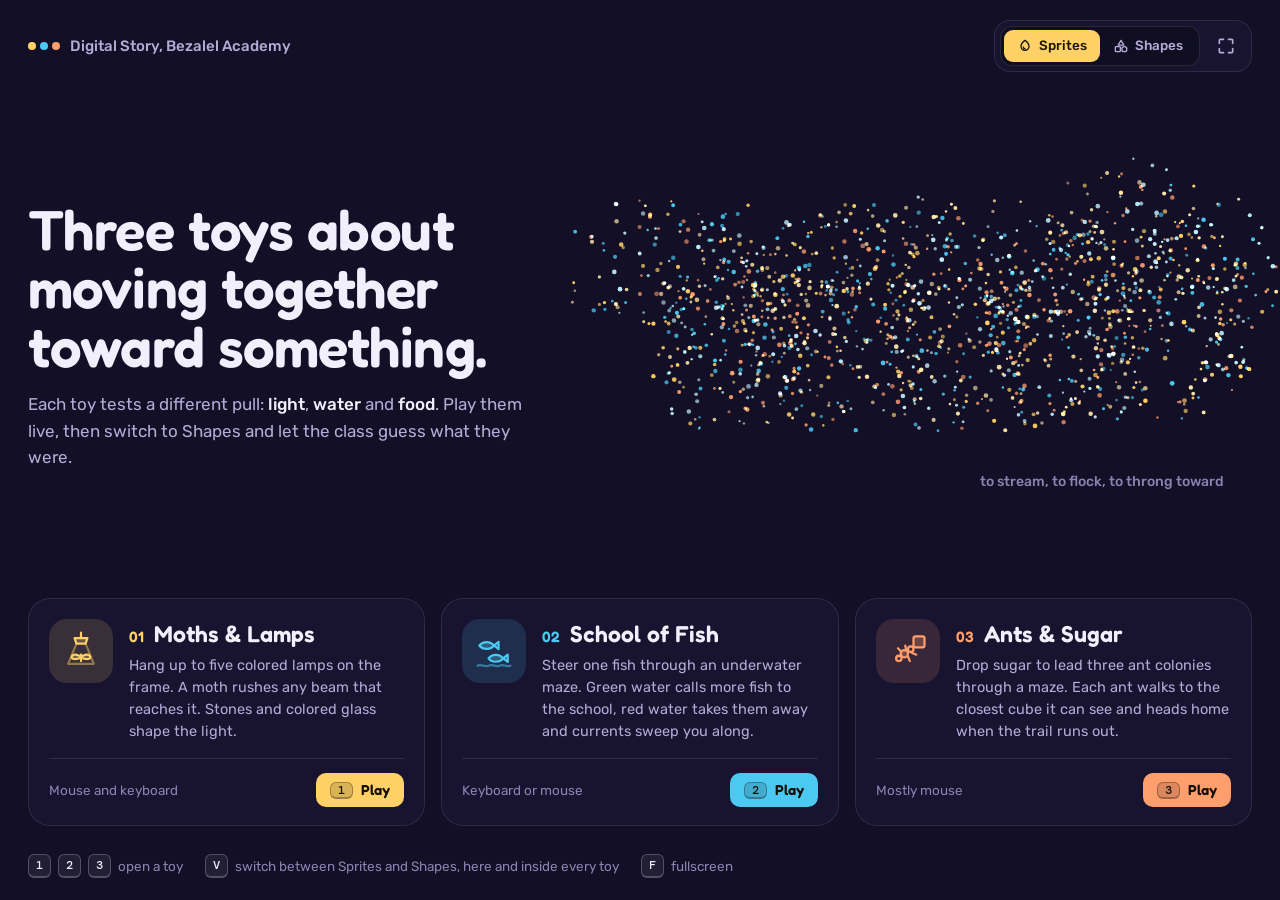
==== lanhor/index.html @ 63e0e6fe "Add לנהור toy prototypes (work in progress) Launcher, shared shell (kit.js/kit.css), Beam and Flow t" ====
<!doctype html>
<html lang="en">
<head>
<meta charset="utf-8">
<meta name="viewport" content="width=device-width, initial-scale=1, viewport-fit=cover">
<title>לנהור Toys</title>
<meta name="claude:viewport-fit-sides" content="cover">
<link rel="preconnect" href="https://fonts.googleapis.com">
<link rel="preconnect" href="https://fonts.gstatic.com" crossorigin>
<link rel="stylesheet" href="https://fonts.googleapis.com/css2?family=DM+Mono:wght@500&family=Fredoka:wght@500;600;700&family=Rubik:wght@400;500;600&display=swap">
<style>
/* Launcher layout: full-window particle field behind a two-column hero (copy left, the word לנהור right,
   drawn by the particles) and a row of three toy doors. One committed dark look shared with the toys. */
:root {
  color-scheme: dark;
  --ink-0: #120f26;
  --ink-1: rgba(27, 23, 52, 0.72);
  --ink-2: rgba(44, 38, 82, 0.78);
  --line: rgba(226, 231, 255, 0.11);
  --line-strong: rgba(226, 231, 255, 0.24);
  --fg: #f1effb;
  --fg-dim: #b3acd6;
  --fg-faint: #8a82b0;
  --beam: #ffd166;
  --flow: #4cc9f0;
  --trail: #ff9f6e;
  --accent: #ffd166;
  --font-display: 'Fredoka', 'Rubik', system-ui, -apple-system, 'Segoe UI', Arial, sans-serif;
  --font-ui: 'Rubik', system-ui, -apple-system, 'Segoe UI', Arial, sans-serif;
  --font-mono: 'DM Mono', ui-monospace, SFMono-Regular, Menlo, Consolas, monospace;
}
body.view-abstract { --beam: #ffd60a; --flow: #0a84ff; --trail: #ff3b30; }
html, body { height: 100%; }
body {
  margin: 0;
  background: var(--ink-0);
  color: var(--fg);
  font: 400 16px/1.55 var(--font-ui);
  -webkit-font-smoothing: antialiased;
}
#field { position: fixed; inset: 0; width: 100%; height: 100%; display: block; z-index: 0; }
.page {
  position: relative;
  z-index: 1;
  min-height: 100%;
  box-sizing: border-box;
  display: grid;
  grid-template-rows: auto 1fr auto auto;
  gap: 28px;
  max-width: 1320px;
  margin: 0 auto;
  padding-block: calc(20px + env(safe-area-inset-top, 0px)) calc(22px + env(safe-area-inset-bottom, 0px));
  padding-left: max(28px, env(safe-area-inset-left, 0px));
  padding-right: max(28px, env(safe-area-inset-right, 0px));
}

/* top row */
.top { display: flex; align-items: center; justify-content: space-between; gap: 16px; }
.mark { display: flex; align-items: center; gap: 10px; font: 500 15px/1.2 var(--font-ui); color: var(--fg-dim); }
.mark-dots { display: flex; gap: 4px; }
.mark-dots i { width: 8px; height: 8px; border-radius: 50%; background: var(--beam); }
.mark-dots i:nth-child(2) { background: var(--flow); }
.mark-dots i:nth-child(3) { background: var(--trail); }
body.view-abstract .mark-dots i { border-radius: 1px; }
.controls { display: flex; align-items: center; gap: 6px; padding: 5px; border-radius: 16px; background: var(--ink-1); border: 1px solid var(--line); backdrop-filter: blur(12px); -webkit-backdrop-filter: blur(12px); }
.seg { position: relative; display: flex; padding: 3px; border-radius: 12px; background: rgba(0,0,0,0.28); border: 1px solid var(--line); }
.seg button {
  appearance: none; position: relative; z-index: 1; display: flex; align-items: center; gap: 6px;
  height: 32px; padding: 0 13px; border: 0; border-radius: 9px; background: transparent;
  color: var(--fg-dim); font: 500 13.5px/1 var(--font-ui); cursor: pointer; transition: color .2s;
}
.seg button svg { width: 16px; height: 16px; }
.seg button[aria-pressed="true"] { color: #1d1500; }
.seg-thumb { position: absolute; top: 3px; bottom: 3px; border-radius: 9px; background: var(--accent); transition: left .25s cubic-bezier(.3,1.4,.5,1), width .25s cubic-bezier(.3,1.4,.5,1); }
.iconbtn { appearance: none; display: grid; place-items: center; width: 40px; height: 40px; border-radius: 11px; border: 0; background: transparent; color: var(--fg-dim); cursor: pointer; }
.iconbtn:hover { background: rgba(255,255,255,0.07); color: var(--fg); }
.iconbtn svg { width: 20px; height: 20px; }

/* hero */
.hero { display: grid; grid-template-columns: minmax(0, 5fr) minmax(0, 7fr); align-items: center; gap: 32px; min-height: 320px; }
.copy { display: flex; flex-direction: column; gap: 16px; max-width: 34rem; }
.copy h1 {
  margin: 0;
  font: 600 clamp(34px, 4.4vw, 58px)/1.04 var(--font-display);
  letter-spacing: -0.01em;
  text-wrap: balance;
}
.copy p { margin: 0; font-size: 17px; color: var(--fg-dim); max-width: 46ch; }
.copy p b { color: var(--fg); font-weight: 500; }
.word-slot { position: relative; height: clamp(220px, 36vh, 400px); }
.word-slot .sr { position: absolute; width: 1px; height: 1px; overflow: hidden; clip: rect(0 0 0 0); }
.gloss { position: absolute; right: 4%; bottom: 2%; font: 500 14px/1.2 var(--font-ui); color: var(--fg-faint); }

/* toy doors */
.doors { display: grid; grid-template-columns: repeat(3, minmax(0, 1fr)); gap: 16px; }
.door {
  --c: var(--beam);
  position: relative;
  display: grid;
  grid-template-columns: auto 1fr;
  grid-template-rows: auto 1fr auto;
  column-gap: 16px;
  row-gap: 8px;
  padding: 20px 20px 18px;
  border-radius: 22px;
  background: var(--ink-1);
  border: 1px solid var(--line);
  color: inherit;
  text-decoration: none;
  backdrop-filter: blur(14px) saturate(1.2);
  -webkit-backdrop-filter: blur(14px) saturate(1.2);
  transition: transform .2s cubic-bezier(.3,1.4,.5,1), border-color .2s, background .2s, box-shadow .2s;
  min-width: 0;
}
.door[data-toy="flow"] { --c: var(--flow); }
.door[data-toy="trail"] { --c: var(--trail); }
.door:hover, .door:focus-visible {
  transform: translateY(-4px);
  border-color: color-mix(in srgb, var(--c) 70%, transparent);
  background: var(--ink-2);
  box-shadow: 0 18px 50px rgba(0,0,0,0.4), 0 0 0 4px color-mix(in srgb, var(--c) 18%, transparent);
  outline: none;
}
.glyph { grid-row: 1 / span 2; width: 64px; height: 64px; border-radius: 18px; display: grid; place-items: center; background: color-mix(in srgb, var(--c) 14%, transparent); color: var(--c); }
.glyph svg { width: 44px; height: 44px; }
.glyph .g-abstract { display: none; }
body.view-abstract .glyph .g-sprite { display: none; }
body.view-abstract .glyph .g-abstract { display: block; }
body.view-abstract .glyph { border-radius: 6px; }
.door h2 { margin: 2px 0 0; font: 600 23px/1.15 var(--font-display); display: flex; align-items: baseline; gap: 10px; flex-wrap: wrap; }
.num { font: 600 15px/1 var(--font-display); color: var(--c); }
.door p { margin: 0; font-size: 14.5px; line-height: 1.5; color: var(--fg-dim); min-width: 0; }
.door-foot { grid-column: 1 / -1; display: flex; align-items: center; justify-content: space-between; gap: 10px; margin-top: 8px; padding-top: 14px; border-top: 1px solid var(--line); font-size: 13.5px; color: var(--fg-faint); }
.door-foot .play { display: inline-flex; align-items: center; gap: 8px; height: 34px; padding: 0 14px; border-radius: 10px; background: var(--c); color: #160f05; font: 600 14.5px/1 var(--font-display); }
body.view-abstract .door-foot .play { color: #0d0d10; }
.door-foot .play kbd { color: inherit; background: rgba(0,0,0,0.14); border-color: rgba(0,0,0,0.28); }
kbd { font-family: var(--font-mono); font-size: 12px; font-weight: 500; color: var(--fg); background: rgba(255,255,255,0.07); border: 1px solid var(--line-strong); border-bottom-width: 2px; border-radius: 6px; padding: 1px 7px; }

.foot { display: flex; flex-wrap: wrap; gap: 8px 22px; font-size: 13.5px; color: var(--fg-faint); }
.foot span { display: inline-flex; align-items: center; gap: 7px; }

:focus-visible { outline: 2px solid var(--accent); outline-offset: 2px; }

@media (max-width: 980px) {
  .hero { grid-template-columns: 1fr; gap: 8px; }
  .word-slot { height: clamp(170px, 30vh, 260px); order: -1; }
  .doors { grid-template-columns: 1fr; }
}
@media (max-width: 560px) {
  .seg button span { display: none; }
  .page { gap: 20px; }
  .word-slot { height: 150px; }
  .gloss { display: none; }
}
@media (prefers-reduced-motion: reduce) {
  .door, .seg-thumb { transition: none; }
}
</style>
</head>
<body class="view-sprite">
<canvas id="field" aria-hidden="true"></canvas>
<div class="page">
  <header class="top">
    <div class="mark"><span class="mark-dots" aria-hidden="true"><i></i><i></i><i></i></span><span>Digital Story, Bezalel Academy</span></div>
    <div class="controls">
      <div class="seg" role="group" aria-label="Look">
        <div class="seg-thumb"></div>
        <button type="button" id="b-sprite" title="Drawn look (V)"><svg viewBox="0 0 24 24" fill="none" stroke="currentColor" stroke-width="2" stroke-linecap="round" stroke-linejoin="round" aria-hidden="true"><path d="M12 3.5c3.5 2.5 6 5.4 6 9a6 6 0 0 1-12 0c0-3.6 2.5-6.5 6-9z"/><path d="M9.5 13.5a2.6 2.6 0 0 0 2.5 2.6"/></svg><span>Sprites</span></button>
        <button type="button" id="b-shapes" title="Plain shapes and base colors (V)"><svg viewBox="0 0 24 24" fill="none" stroke="currentColor" stroke-width="2" stroke-linecap="round" stroke-linejoin="round" aria-hidden="true"><rect x="3.5" y="13" width="7.5" height="7.5" rx="1"/><circle cx="17" cy="16.75" r="3.75"/><path d="M12 3.5l4.3 7.2H7.7z"/></svg><span>Shapes</span></button>
      </div>
      <button type="button" class="iconbtn" id="b-full" aria-label="Fullscreen" title="Fullscreen (F)"><svg viewBox="0 0 24 24" fill="none" stroke="currentColor" stroke-width="2" stroke-linecap="round" stroke-linejoin="round" aria-hidden="true"><path d="M4 9V5a1 1 0 0 1 1-1h4M15 4h4a1 1 0 0 1 1 1v4M20 15v4a1 1 0 0 1-1 1h-4M9 20H5a1 1 0 0 1-1-1v-4"/></svg></button>
    </div>
  </header>

  <section class="hero">
    <div class="copy">
      <h1>Three toys about moving together toward something.</h1>
      <p data-sprite="Each toy tests a different pull: <b>light</b>, <b>water</b> and <b>food</b>. Play them live, then switch to Shapes and let the class guess what they were."
         data-abstract="Each toy tests a different pull. Play them live. Everything you see is plain shapes and base colors, so the reference is yours to guess."></p>
    </div>
    <div class="word-slot" id="word-slot">
      <span class="sr" lang="he">לנהור</span>
      <span class="gloss">to stream, to flock, to throng toward</span>
    </div>
  </section>

  <nav class="doors" aria-label="Toys">
    <a class="door" data-toy="beam" href="beam.html">
      <span class="glyph" aria-hidden="true">
        <svg class="g-sprite" viewBox="0 0 48 48" fill="none" stroke="currentColor" stroke-width="2.4" stroke-linecap="round" stroke-linejoin="round"><path d="M24 4v6"/><path d="M17 10h14l-2 6H19z" fill="currentColor" fill-opacity=".25"/><path d="M19 16l-9 22h28l-9-22" opacity=".45"/><path d="M24 31c-3-4-9-4-10-1s4 4 10 1zM24 31c3-4 9-4 10-1s-4 4-10 1z" fill="currentColor" fill-opacity=".3"/><path d="M24 28v7"/></svg>
        <svg class="g-abstract" viewBox="0 0 48 48" fill="currentColor"><rect x="5" y="20" width="8" height="8"/><path d="M13 24l30-14v28z" opacity=".4"/><circle cx="34" cy="24" r="4"/></svg>
      </span>
      <h2><span class="num">01</span><span data-sprite="Moths &amp; Lamps" data-abstract="Beam"></span></h2>
      <p data-sprite="Hang up to five colored lamps on the frame. A moth rushes any beam that reaches it. Stones and colored glass shape the light."
         data-abstract="Place up to five colored lights on the frame. An agent moves toward any light that reaches it. Objects block or filter the light."></p>
      <div class="door-foot"><span>Mouse and keyboard</span><span class="play"><kbd>1</kbd> Play</span></div>
    </a>
    <a class="door" data-toy="flow" href="flow.html">
      <span class="glyph" aria-hidden="true">
        <svg class="g-sprite" viewBox="0 0 48 48" fill="none" stroke="currentColor" stroke-width="2.4" stroke-linecap="round" stroke-linejoin="round"><path d="M8 18c4-5 12-5 16 0-4 5-12 5-16 0zM24 18l5-4v8z" fill="currentColor" fill-opacity=".3"/><path d="M18 32c4-5 12-5 16 0-4 5-12 5-16 0zM34 32l5-4v8z" fill="currentColor" fill-opacity=".3"/><path d="M6 40c4-2 8 2 12 0s8 2 12 0 8 2 12 0" opacity=".5"/></svg>
        <svg class="g-abstract" viewBox="0 0 48 48" fill="currentColor"><circle cx="20" cy="20" r="4"/><circle cx="29" cy="17" r="4"/><circle cx="25" cy="27" r="4"/><circle cx="16" cy="29" r="4"/><circle cx="33" cy="26" r="4"/><rect x="4" y="38" width="40" height="5" opacity=".4"/></svg>
      </span>
      <h2><span class="num">02</span><span data-sprite="School of Fish" data-abstract="Flow"></span></h2>
      <p data-sprite="Steer one fish through an underwater maze. Green water calls more fish to the school, red water takes them away and currents sweep you along."
         data-abstract="Steer a group through a maze. Green zones add agents, red zones remove them and flows push the group along."></p>
      <div class="door-foot"><span>Keyboard or mouse</span><span class="play"><kbd>2</kbd> Play</span></div>
    </a>
    <a class="door" data-toy="trail" href="trail.html">
      <span class="glyph" aria-hidden="true">
        <svg class="g-sprite" viewBox="0 0 48 48" fill="none" stroke="currentColor" stroke-width="2.4" stroke-linecap="round" stroke-linejoin="round"><rect x="30" y="8" width="12" height="12" rx="2" fill="currentColor" fill-opacity=".25"/><circle cx="14" cy="32" r="3"/><circle cx="20" cy="27" r="4" fill="currentColor" fill-opacity=".3"/><circle cx="27" cy="22" r="3"/><path d="M17 25l-4-4M17 29l-5 1M22 23l-1-5M24 30l2 5M28 26l5 2"/></svg>
        <svg class="g-abstract" viewBox="0 0 48 48" fill="currentColor"><rect x="34" y="8" width="8" height="8"/><rect x="22" y="20" width="6" height="6" opacity=".6"/><circle cx="12" cy="36" r="6"/><circle cx="19" cy="30" r="2.5"/><circle cx="26" cy="31" r="2.5"/><circle cx="31" cy="22" r="2.5"/></svg>
      </span>
      <h2><span class="num">03</span><span data-sprite="Ants &amp; Sugar" data-abstract="Trail"></span></h2>
      <p data-sprite="Drop sugar to lead three ant colonies through a maze. Each ant walks to the closest cube it can see and heads home when the trail runs out."
         data-abstract="Place attractors to lead agents from three bases through a maze. Each agent goes to the closest attractor it can see, then back to its base."></p>
      <div class="door-foot"><span>Mostly mouse</span><span class="play"><kbd>3</kbd> Play</span></div>
    </a>
  </nav>

  <footer class="foot">
    <span><kbd>1</kbd><kbd>2</kbd><kbd>3</kbd> open a toy</span>
    <span><kbd>V</kbd> switch between Sprites and Shapes, here and inside every toy</span>
    <span><kbd>F</kbd> fullscreen</span>
  </footer>
</div>

<script>
'use strict';
(function () {
  // ------------------------------------------------------------ view (shared with the toys)
  const store = {
    get(k, d) { try { const v = localStorage.getItem(k); return v === null ? d : v; } catch (e) { return d; } },
    set(k, v) { try { localStorage.setItem(k, v); } catch (e) { /* blocked */ } },
  };
  function initialView() {
    try {
      const q = new URLSearchParams(location.search).get('view');
      if (q === 'abstract' || q === 'shapes') return 'abstract';
      if (q === 'sprite' || q === 'sprites') return 'sprite';
    } catch (e) { /* ignore */ }
    const h = location.hash.replace('#', '');
    if (h === 'shapes') return 'abstract';
    if (h === 'sprites') return 'sprite';
    return store.get('lanhor-view', 'sprite') === 'abstract' ? 'abstract' : 'sprite';
  }
  let view = initialView();
  const bSprite = document.getElementById('b-sprite');
  const bShapes = document.getElementById('b-shapes');
  const thumb = document.querySelector('.seg-thumb');
  const seg = document.querySelector('.seg');
  const doors = [...document.querySelectorAll('.door')];

  function applyView() {
    document.body.classList.toggle('view-abstract', view === 'abstract');
    document.body.classList.toggle('view-sprite', view !== 'abstract');
    for (const n of document.querySelectorAll('[data-sprite]')) n.innerHTML = n.getAttribute(view === 'abstract' ? 'data-abstract' : 'data-sprite');
    bSprite.setAttribute('aria-pressed', String(view !== 'abstract'));
    bShapes.setAttribute('aria-pressed', String(view === 'abstract'));
    const on = view === 'abstract' ? bShapes : bSprite;
    const sr = seg.getBoundingClientRect(), r = on.getBoundingClientRect();
    if (r.width) { thumb.style.left = (r.left - sr.left - 1) + 'px'; thumb.style.width = r.width + 'px'; }
    for (const d of doors) d.href = d.dataset.toy + '.html?view=' + view;
    recolor();
  }
  function setView(v) { view = v; store.set('lanhor-view', v); applyView(); }
  bSprite.addEventListener('click', () => setView('sprite'));
  bShapes.addEventListener('click', () => setView('abstract'));
  for (const d of doors) d.addEventListener('click', () => store.set('lanhor-view', view));

  function toggleFullscreen() {
    try {
      if (!document.fullscreenElement) { const p = document.documentElement.requestFullscreen(); if (p && p.catch) p.catch(() => {}); }
      else document.exitFullscreen();
    } catch (e) { /* not allowed here */ }
  }
  document.getElementById('b-full').addEventListener('click', toggleFullscreen);
  window.addEventListener('keydown', (e) => {
    if (e.ctrlKey || e.metaKey || e.altKey) return;
    if (e.code === 'KeyV') setView(view === 'abstract' ? 'sprite' : 'abstract');
    else if (e.code === 'KeyF') toggleFullscreen();
    else if (e.code === 'Digit1' || e.code === 'Digit2' || e.code === 'Digit3') {
      const d = doors[+e.code.slice(-1) - 1];
      store.set('lanhor-view', view);
      location.href = d.href;
    }
  });

  // ------------------------------------------------------------ the particle crowd that spells לנהור
  const cv = document.getElementById('field');
  const ctx = cv.getContext('2d');
  const slot = document.getElementById('word-slot');
  const reduced = window.matchMedia && window.matchMedia('(prefers-reduced-motion: reduce)').matches;
  let W = 0, H = 0, dpr = 1;
  let targets = [];
  const P = [];
  const mouse = { x: -1e4, y: -1e4, on: false };
  let hoverDoor = null;
  let palette = [];

  function recolor() {
    palette = view === 'abstract'
      ? ['#ff3b30', '#34c759', '#0a84ff', '#ffd60a', '#ffffff']
      : ['#ffd166', '#4cc9f0', '#ff9f6e', '#ffe7a8', '#bfefff'];
    for (let i = 0; i < P.length; i++) P[i].c = palette[i % palette.length];
  }

  function sampleWord() {
    const r = slot.getBoundingClientRect();
    if (r.width < 20 || r.height < 20) { targets = []; return; }
    const off = document.createElement('canvas');
    const w = Math.ceil(r.width), h = Math.ceil(r.height);
    off.width = w; off.height = h;
    const o = off.getContext('2d');
    let size = Math.min(h * 0.78, w * 0.36);
    o.font = `700 ${size}px Fredoka, Rubik, 'Arial Hebrew', Arial, sans-serif`;
    o.direction = 'rtl';
    const tw = o.measureText('לנהור').width;
    if (tw > w * 0.96) { size *= (w * 0.96) / tw; o.font = `700 ${size}px Fredoka, Rubik, 'Arial Hebrew', Arial, sans-serif`; }
    o.textAlign = 'center';
    o.textBaseline = 'middle';
    o.fillStyle = '#fff';
    o.fillText('לנהור', w / 2, h * 0.46);
    const data = o.getImageData(0, 0, w, h).data;
    const step = Math.max(3, Math.round(size / 52));
    const pts = [];
    for (let y = 0; y < h; y += step) for (let x = 0; x < w; x += step) {
      if (data[(y * w + x) * 4 + 3] > 140) pts.push({ x: r.left + x + (Math.random() - 0.5) * step * 0.6, y: r.top + window.scrollY + y + (Math.random() - 0.5) * step * 0.6 });
    }
    // shuffle so particles fill the word evenly when counts differ
    for (let i = pts.length - 1; i > 0; i--) { const j = Math.floor(Math.random() * (i + 1)); [pts[i], pts[j]] = [pts[j], pts[i]]; }
    targets = pts;
  }

  function spawnAtEdge(p) {
    const side = Math.floor(Math.random() * 4);
    p.x = side === 0 ? -20 : side === 1 ? W + 20 : Math.random() * W;
    p.y = side === 2 ? -20 : side === 3 ? H + 20 : Math.random() * H;
    p.vx = 0; p.vy = 0;
  }

  function resize() {
    dpr = Math.min(window.devicePixelRatio || 1, 2);
    W = window.innerWidth; H = window.innerHeight;
    cv.width = Math.round(W * dpr); cv.height = Math.round(H * dpr);
    sampleWord();
    const want = Math.min(targets.length, W < 700 ? 1400 : 3600);
    while (P.length < want) {
      const p = { x: 0, y: 0, vx: 0, vy: 0, t: 0, s: 1.1 + Math.random() * 1.3, k: Math.random(), ph: Math.random() * 6.28, c: '#fff', door: Math.random() };
      if (reduced) { p.x = W / 2; p.y = H / 2; } else spawnAtEdge(p);
      P.push(p);
    }
    P.length = want;
    for (let i = 0; i < P.length; i++) {
      P[i].t = i % Math.max(1, targets.length);
      if (reduced && targets.length) { const tg = targets[P[i].t]; P[i].x = tg.x; P[i].y = tg.y; }
    }
    recolor();
    applyView();
  }

  // a point on the hovered door's outline, so part of the crowd streams to what you point at
  function doorPoint(p, rect, t) {
    const per = 2 * (rect.width + rect.height);
    let d = ((p.door + t * 0.03) % 1) * per;
    const x0 = rect.left, y0 = rect.top + window.scrollY;
    if (d < rect.width) return [x0 + d, y0];
    d -= rect.width;
    if (d < rect.height) return [x0 + rect.width, y0 + d];
    d -= rect.height;
    if (d < rect.width) return [x0 + rect.width - d, y0 + rect.height];
    d -= rect.width;
    return [x0, y0 + rect.height - d];
  }

  let last = 0;
  function frame(now) {
    requestAnimationFrame(frame);
    const dt = Math.min(0.05, last ? (now - last) / 1000 : 0.016);
    last = now;
    const t = now / 1000;
    const sy = window.scrollY;
    const dRect = hoverDoor ? hoverDoor.getBoundingClientRect() : null;
    if (!reduced) {
      for (let i = 0; i < P.length; i++) {
        const p = P[i];
        let tx, ty, k = 7.5;
        if (dRect && p.k < 0.32) { [tx, ty] = doorPoint(p, dRect, t); k = 5; }
        else if (targets.length) { const tg = targets[p.t]; tx = tg.x + Math.sin(t * 1.3 + p.ph) * 1.4; ty = tg.y + Math.cos(t * 1.1 + p.ph) * 1.4; }
        else { tx = p.x; ty = p.y; }
        let ax = (tx - p.x) * k, ay = (ty - p.y) * k;
        // the cursor pulls nearby particles toward it
        const mx = mouse.x - p.x, my = mouse.y + sy - p.y;
        const md2 = mx * mx + my * my;
        if (mouse.on && md2 < 150 * 150) {
          const md = Math.sqrt(md2) + 0.001;
          const f = (1 - md / 150) * 2600;
          ax += (mx / md) * f - my / md * f * 0.5;
          ay += (my / md) * f + mx / md * f * 0.5;
        }
        p.vx = (p.vx + ax * dt) * Math.pow(0.04, dt);
        p.vy = (p.vy + ay * dt) * Math.pow(0.04, dt);
        p.x += p.vx * dt;
        p.y += p.vy * dt;
      }
    }
    ctx.setTransform(dpr, 0, 0, dpr, 0, 0);
    ctx.clearRect(0, 0, W, H);
    const abstract = view === 'abstract';
    ctx.globalCompositeOperation = abstract ? 'source-over' : 'lighter';
    for (let i = 0; i < P.length; i++) {
      const p = P[i];
      const y = p.y - sy;
      if (y < -10 || y > H + 10) continue;
      ctx.fillStyle = p.c;
      if (abstract) {
        const s = p.s * 1.55;
        ctx.globalAlpha = 0.95;
        ctx.fillRect(p.x - s / 2, y - s / 2, s, s);
      } else {
        const sp = Math.min(1, Math.hypot(p.vx, p.vy) / 400);
        ctx.globalAlpha = Math.min(1, 0.72 + 0.18 * Math.sin(t * 2 + p.ph) + sp * 0.3);
        ctx.beginPath();
        ctx.arc(p.x, y, p.s, 0, 6.2832);
        ctx.fill();
      }
    }
    ctx.globalAlpha = 1;
    ctx.globalCompositeOperation = 'source-over';
  }

  window.addEventListener('pointermove', (e) => { mouse.x = e.clientX; mouse.y = e.clientY; mouse.on = e.pointerType !== 'touch'; });
  document.addEventListener('pointerleave', () => { mouse.on = false; });
  window.addEventListener('blur', () => { mouse.on = false; });
  for (const d of doors) {
    d.addEventListener('pointerenter', () => { hoverDoor = d; });
    d.addEventListener('pointerleave', () => { if (hoverDoor === d) hoverDoor = null; });
    d.addEventListener('focus', () => { hoverDoor = d; });
    d.addEventListener('blur', () => { if (hoverDoor === d) hoverDoor = null; });
  }
  let rt = 0;
  window.addEventListener('resize', () => { clearTimeout(rt); rt = setTimeout(resize, 120); });

  applyView();
  resize();
  requestAnimationFrame(frame);
  // re-sample once the display font has loaded so the word uses the right letterforms
  if (document.fonts && document.fonts.load) {
    Promise.race([document.fonts.load('700 120px Fredoka', 'לנהור'), new Promise((r) => setTimeout(r, 1500))])
      .then(() => { sampleWord(); for (let i = 0; i < P.length; i++) P[i].t = i % Math.max(1, targets.length); applyView(); });
  }
})();
</script>
</body>
</html>
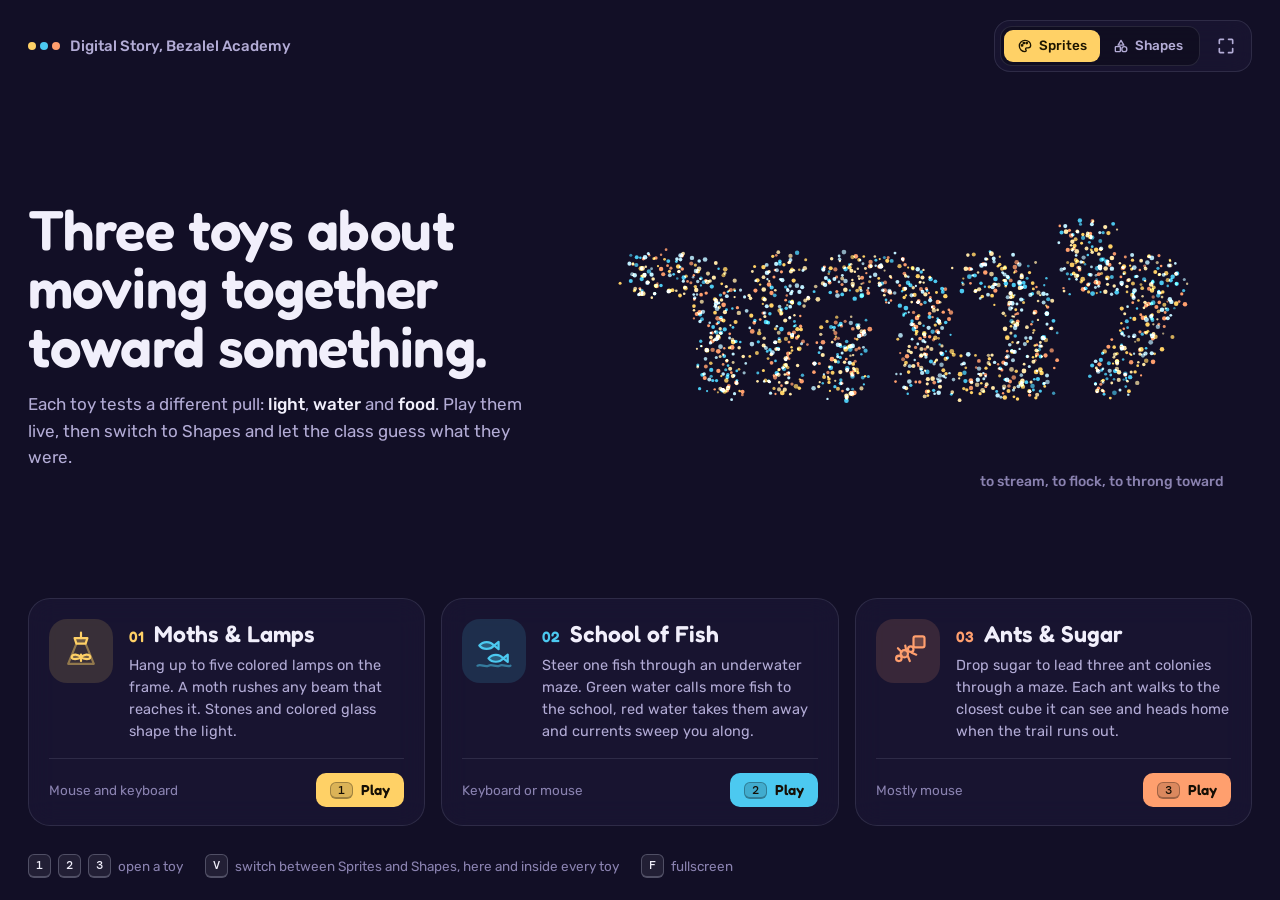
==== commit fb8bf018: "Neutral palette icon for Sprites; plain dim help backdrop for slow GPUs; flow verified Co-Authored-B" ====
--- a/lanhor/index.html
+++ b/lanhor/index.html
@@ -165,7 +165,7 @@
     <div class="controls">
       <div class="seg" role="group" aria-label="Look">
         <div class="seg-thumb"></div>
-        <button type="button" id="b-sprite" title="Drawn look (V)"><svg viewBox="0 0 24 24" fill="none" stroke="currentColor" stroke-width="2" stroke-linecap="round" stroke-linejoin="round" aria-hidden="true"><path d="M12 3.5c3.5 2.5 6 5.4 6 9a6 6 0 0 1-12 0c0-3.6 2.5-6.5 6-9z"/><path d="M9.5 13.5a2.6 2.6 0 0 0 2.5 2.6"/></svg><span>Sprites</span></button>
+        <button type="button" id="b-sprite" title="Drawn look (V)"><svg viewBox="0 0 24 24" fill="none" stroke="currentColor" stroke-width="2" stroke-linecap="round" stroke-linejoin="round" aria-hidden="true"><path d="M12 3.5a8.5 8.5 0 1 0 0 17c1.1 0 1.8-.8 1.8-1.7 0-.5-.2-.9-.5-1.2-.3-.3-.5-.7-.5-1.2 0-.9.8-1.7 1.7-1.7h2.1a3.9 3.9 0 0 0 3.9-3.9c0-4-3.8-7.3-8.5-7.3z"/><circle cx="7.6" cy="11.2" r="1.1"/><circle cx="10.2" cy="7.6" r="1.1"/><circle cx="14.6" cy="7.6" r="1.1"/></svg><span>Sprites</span></button>
         <button type="button" id="b-shapes" title="Plain shapes and base colors (V)"><svg viewBox="0 0 24 24" fill="none" stroke="currentColor" stroke-width="2" stroke-linecap="round" stroke-linejoin="round" aria-hidden="true"><rect x="3.5" y="13" width="7.5" height="7.5" rx="1"/><circle cx="17" cy="16.75" r="3.75"/><path d="M12 3.5l4.3 7.2H7.7z"/></svg><span>Shapes</span></button>
       </div>
       <button type="button" class="iconbtn" id="b-full" aria-label="Fullscreen" title="Fullscreen (F)"><svg viewBox="0 0 24 24" fill="none" stroke="currentColor" stroke-width="2" stroke-linecap="round" stroke-linejoin="round" aria-hidden="true"><path d="M4 9V5a1 1 0 0 1 1-1h4M15 4h4a1 1 0 0 1 1 1v4M20 15v4a1 1 0 0 1-1 1h-4M9 20H5a1 1 0 0 1-1-1v-4"/></svg></button>
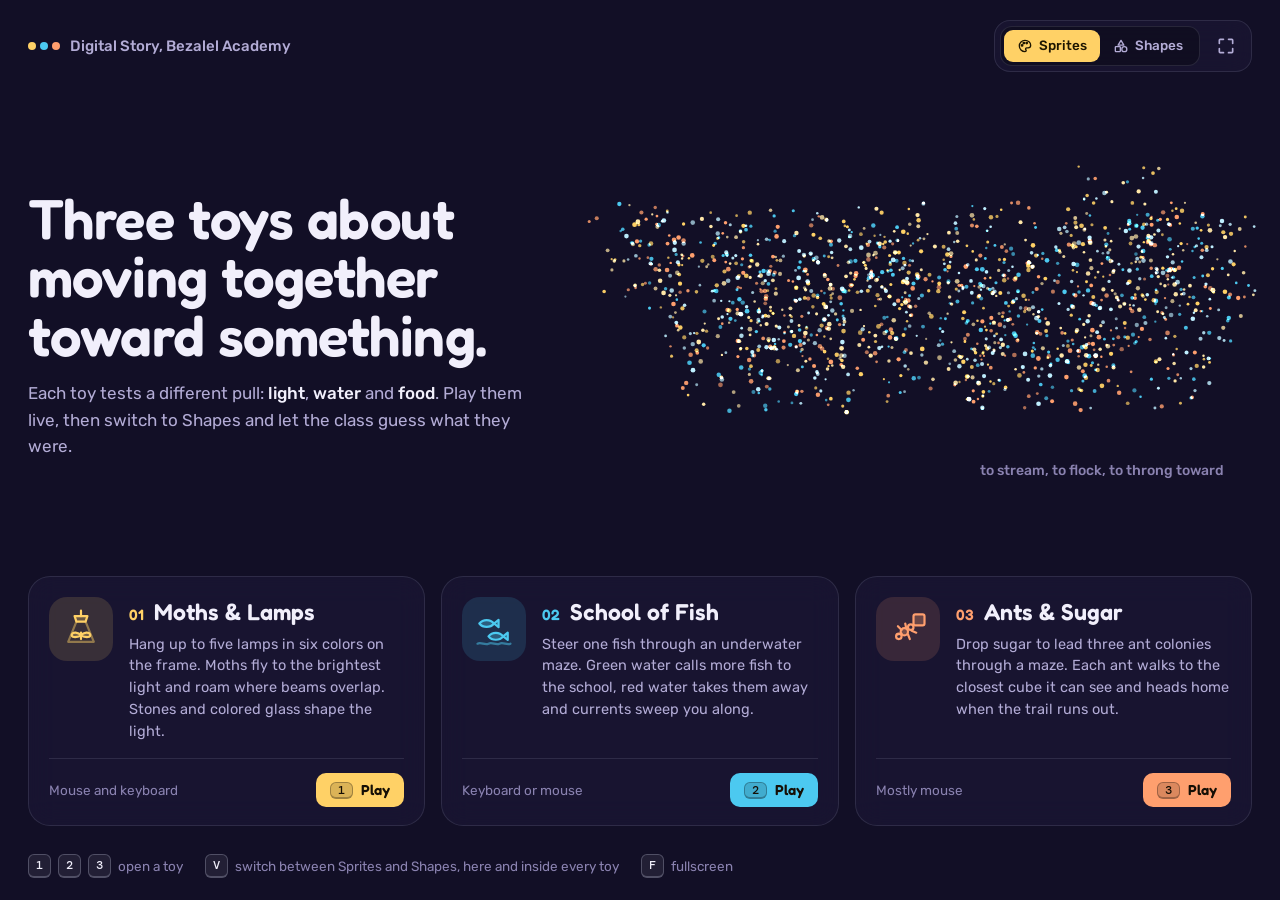
==== commit 27566558: "Beam v2 copy: README controls and demo, launcher card describe strongest-light roaming and six color" ====
--- a/lanhor/index.html
+++ b/lanhor/index.html
@@ -191,8 +191,8 @@
         <svg class="g-abstract" viewBox="0 0 48 48" fill="currentColor"><rect x="5" y="20" width="8" height="8"/><path d="M13 24l30-14v28z" opacity=".4"/><circle cx="34" cy="24" r="4"/></svg>
       </span>
       <h2><span class="num">01</span><span data-sprite="Moths &amp; Lamps" data-abstract="Beam"></span></h2>
-      <p data-sprite="Hang up to five colored lamps on the frame. A moth rushes any beam that reaches it. Stones and colored glass shape the light."
-         data-abstract="Place up to five colored lights on the frame. An agent moves toward any light that reaches it. Objects block or filter the light."></p>
+      <p data-sprite="Hang up to five lamps in six colors on the frame. Moths fly to the brightest light and roam where beams overlap. Stones and colored glass shape the light."
+         data-abstract="Place up to five lights in six colors on the frame. Agents move to the brightest light and roam where lights overlap. Objects block or filter the light."></p>
       <div class="door-foot"><span>Mouse and keyboard</span><span class="play"><kbd>1</kbd> Play</span></div>
     </a>
     <a class="door" data-toy="flow" href="flow.html">
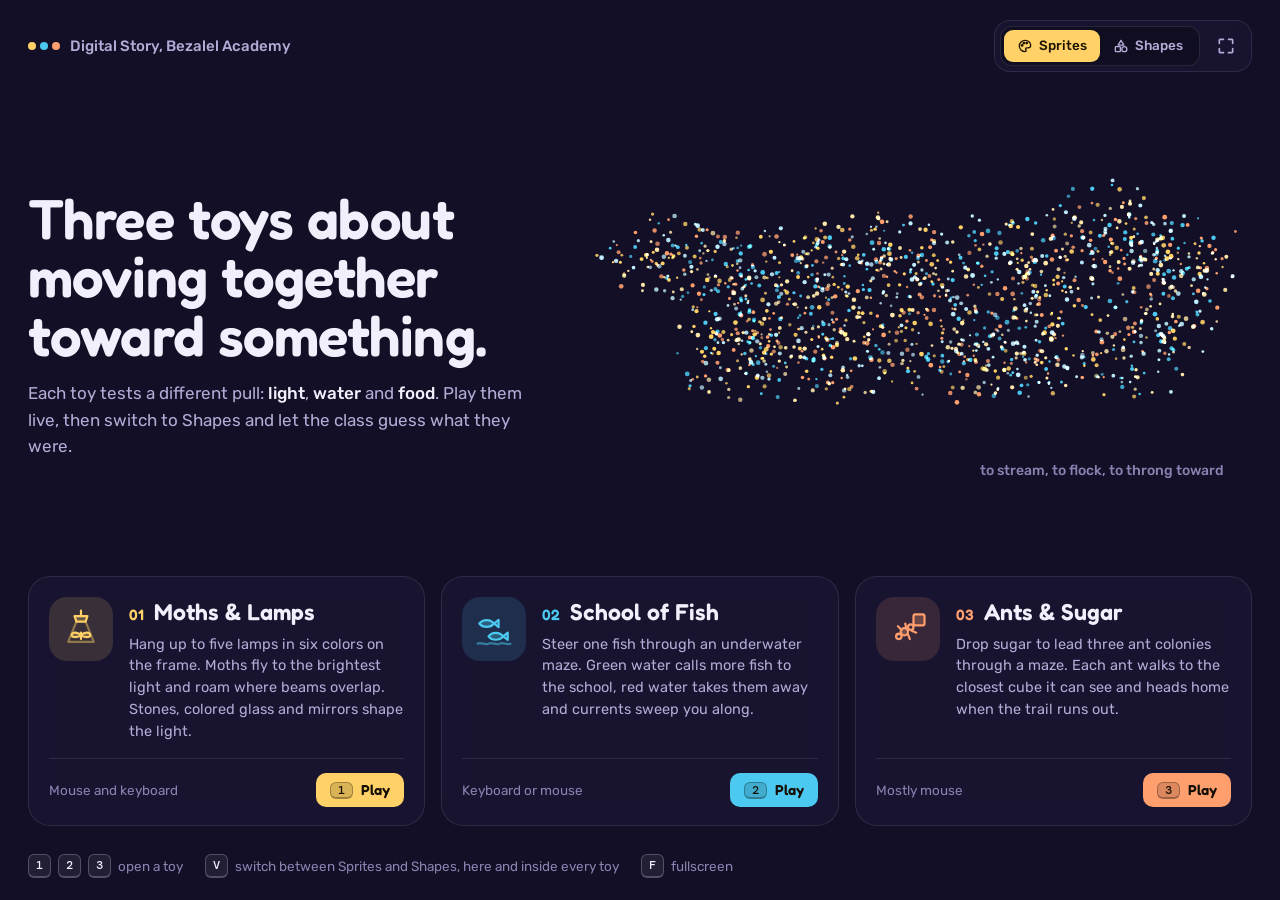
==== commit e0921ed2: "Beam mirrors: README controls and demo, launcher card mention mirrors Mirror QA: 83/85 (the 2 failur" ====
--- a/lanhor/index.html
+++ b/lanhor/index.html
@@ -191,8 +191,8 @@
         <svg class="g-abstract" viewBox="0 0 48 48" fill="currentColor"><rect x="5" y="20" width="8" height="8"/><path d="M13 24l30-14v28z" opacity=".4"/><circle cx="34" cy="24" r="4"/></svg>
       </span>
       <h2><span class="num">01</span><span data-sprite="Moths &amp; Lamps" data-abstract="Beam"></span></h2>
-      <p data-sprite="Hang up to five lamps in six colors on the frame. Moths fly to the brightest light and roam where beams overlap. Stones and colored glass shape the light."
-         data-abstract="Place up to five lights in six colors on the frame. Agents move to the brightest light and roam where lights overlap. Objects block or filter the light."></p>
+      <p data-sprite="Hang up to five lamps in six colors on the frame. Moths fly to the brightest light and roam where beams overlap. Stones, colored glass and mirrors shape the light."
+         data-abstract="Place up to five lights in six colors on the frame. Agents move to the brightest light and roam where lights overlap. Objects block, filter or reflect the light."></p>
       <div class="door-foot"><span>Mouse and keyboard</span><span class="play"><kbd>1</kbd> Play</span></div>
     </a>
     <a class="door" data-toy="flow" href="flow.html">
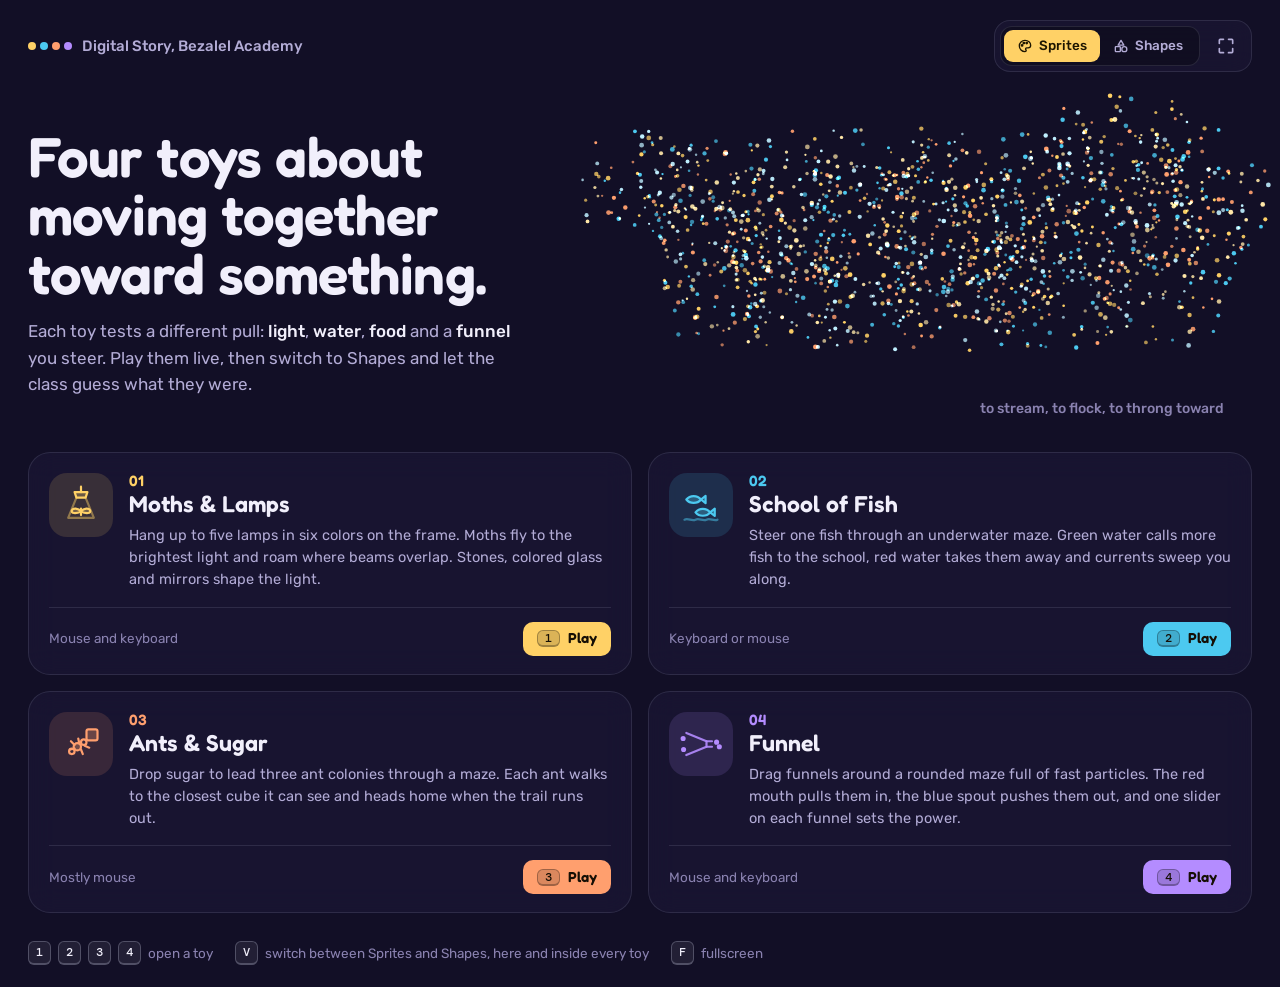
==== commit 77f89951: "Launcher and README: add Toy 04 Funnel (card 4, key 4, four cards in a row on wide screens, 2 x 2 be" ====
--- a/lanhor/index.html
+++ b/lanhor/index.html
@@ -24,12 +24,13 @@
   --beam: #ffd166;
   --flow: #4cc9f0;
   --trail: #ff9f6e;
+  --funnel: #b48cff;
   --accent: #ffd166;
   --font-display: 'Fredoka', 'Rubik', system-ui, -apple-system, 'Segoe UI', Arial, sans-serif;
   --font-ui: 'Rubik', system-ui, -apple-system, 'Segoe UI', Arial, sans-serif;
   --font-mono: 'DM Mono', ui-monospace, SFMono-Regular, Menlo, Consolas, monospace;
 }
-body.view-abstract { --beam: #ffd60a; --flow: #0a84ff; --trail: #ff3b30; }
+body.view-abstract { --beam: #ffd60a; --flow: #0a84ff; --trail: #ff3b30; --funnel: #af52de; }
 html, body { height: 100%; }
 body {
   margin: 0;
@@ -61,6 +62,7 @@
 .mark-dots i { width: 8px; height: 8px; border-radius: 50%; background: var(--beam); }
 .mark-dots i:nth-child(2) { background: var(--flow); }
 .mark-dots i:nth-child(3) { background: var(--trail); }
+.mark-dots i:nth-child(4) { background: var(--funnel); }
 body.view-abstract .mark-dots i { border-radius: 1px; }
 .controls { display: flex; align-items: center; gap: 6px; padding: 5px; border-radius: 16px; background: var(--ink-1); border: 1px solid var(--line); backdrop-filter: blur(12px); -webkit-backdrop-filter: blur(12px); }
 .seg { position: relative; display: flex; padding: 3px; border-radius: 12px; background: rgba(0,0,0,0.28); border: 1px solid var(--line); }
@@ -92,7 +94,8 @@
 .gloss { position: absolute; right: 4%; bottom: 2%; font: 500 14px/1.2 var(--font-ui); color: var(--fg-faint); }
 
 /* toy doors */
-.doors { display: grid; grid-template-columns: repeat(3, minmax(0, 1fr)); gap: 16px; }
+.doors { display: grid; grid-template-columns: repeat(4, minmax(0, 1fr)); gap: 16px; }
+@media (max-width: 1500px) { .doors { grid-template-columns: repeat(2, minmax(0, 1fr)); } }
 .door {
   --c: var(--beam);
   position: relative;
@@ -114,6 +117,7 @@
 }
 .door[data-toy="flow"] { --c: var(--flow); }
 .door[data-toy="trail"] { --c: var(--trail); }
+.door[data-toy="funnel"] { --c: var(--funnel); }
 .door:hover, .door:focus-visible {
   transform: translateY(-4px);
   border-color: color-mix(in srgb, var(--c) 70%, transparent);
@@ -127,7 +131,7 @@
 body.view-abstract .glyph .g-sprite { display: none; }
 body.view-abstract .glyph .g-abstract { display: block; }
 body.view-abstract .glyph { border-radius: 6px; }
-.door h2 { margin: 2px 0 0; font: 600 23px/1.15 var(--font-display); display: flex; align-items: baseline; gap: 10px; flex-wrap: wrap; }
+.door h2 { margin: 0; font: 600 23px/1.15 var(--font-display); display: flex; flex-direction: column; align-items: flex-start; gap: 3px; }
 .num { font: 600 15px/1 var(--font-display); color: var(--c); }
 .door p { margin: 0; font-size: 14.5px; line-height: 1.5; color: var(--fg-dim); min-width: 0; }
 .door-foot { grid-column: 1 / -1; display: flex; align-items: center; justify-content: space-between; gap: 10px; margin-top: 8px; padding-top: 14px; border-top: 1px solid var(--line); font-size: 13.5px; color: var(--fg-faint); }
@@ -161,7 +165,7 @@
 <canvas id="field" aria-hidden="true"></canvas>
 <div class="page">
   <header class="top">
-    <div class="mark"><span class="mark-dots" aria-hidden="true"><i></i><i></i><i></i></span><span>Digital Story, Bezalel Academy</span></div>
+    <div class="mark"><span class="mark-dots" aria-hidden="true"><i></i><i></i><i></i><i></i></span><span>Digital Story, Bezalel Academy</span></div>
     <div class="controls">
       <div class="seg" role="group" aria-label="Look">
         <div class="seg-thumb"></div>
@@ -174,8 +178,8 @@
 
   <section class="hero">
     <div class="copy">
-      <h1>Three toys about moving together toward something.</h1>
-      <p data-sprite="Each toy tests a different pull: <b>light</b>, <b>water</b> and <b>food</b>. Play them live, then switch to Shapes and let the class guess what they were."
+      <h1>Four toys about moving together toward something.</h1>
+      <p data-sprite="Each toy tests a different pull: <b>light</b>, <b>water</b>, <b>food</b> and a <b>funnel</b> you steer. Play them live, then switch to Shapes and let the class guess what they were."
          data-abstract="Each toy tests a different pull. Play them live. Everything you see is plain shapes and base colors, so the reference is yours to guess."></p>
     </div>
     <div class="word-slot" id="word-slot">
@@ -215,10 +219,20 @@
          data-abstract="Place attractors to lead agents from three bases through a maze. Each agent goes to the closest attractor it can see, then back to its base."></p>
       <div class="door-foot"><span>Mostly mouse</span><span class="play"><kbd>3</kbd> Play</span></div>
     </a>
+    <a class="door" data-toy="funnel" href="funnel.html">
+      <span class="glyph" aria-hidden="true">
+        <svg class="g-sprite" viewBox="0 0 48 48" fill="none" stroke="currentColor" stroke-width="2.4" stroke-linecap="round" stroke-linejoin="round"><path d="M8 12l22 9v6L8 36" opacity=".9"/><path d="M30 21h6M30 27h6" opacity=".9"/><circle cx="4.5" cy="18" r="1.6" fill="currentColor"/><circle cx="5" cy="30" r="1.6" fill="currentColor"/><circle cx="41" cy="22" r="1.6" fill="currentColor"/><circle cx="44" cy="27" r="1.6" fill="currentColor"/></svg>
+        <svg class="g-abstract" viewBox="0 0 48 48" fill="currentColor"><path d="M7 11l24 10v6L7 37z" opacity=".55"/><rect x="31" y="21" width="6" height="6"/><rect x="3" y="20" width="3" height="3"/><rect x="40" y="23" width="3" height="3"/></svg>
+      </span>
+      <h2><span class="num">04</span><span data-sprite="Funnel" data-abstract="Funnel"></span></h2>
+      <p data-sprite="Drag funnels around a rounded maze full of fast particles. The red mouth pulls them in, the blue spout pushes them out, and one slider on each funnel sets the power."
+         data-abstract="Drag funnels around a rounded maze full of fast particles. The red side pulls them in, the blue side pushes them out, and one slider on each funnel sets the power."></p>
+      <div class="door-foot"><span>Mouse and keyboard</span><span class="play"><kbd>4</kbd> Play</span></div>
+    </a>
   </nav>
 
   <footer class="foot">
-    <span><kbd>1</kbd><kbd>2</kbd><kbd>3</kbd> open a toy</span>
+    <span><kbd>1</kbd><kbd>2</kbd><kbd>3</kbd><kbd>4</kbd> open a toy</span>
     <span><kbd>V</kbd> switch between Sprites and Shapes, here and inside every toy</span>
     <span><kbd>F</kbd> fullscreen</span>
   </footer>
@@ -278,7 +292,7 @@
     if (e.ctrlKey || e.metaKey || e.altKey) return;
     if (e.code === 'KeyV') setView(view === 'abstract' ? 'sprite' : 'abstract');
     else if (e.code === 'KeyF') toggleFullscreen();
-    else if (e.code === 'Digit1' || e.code === 'Digit2' || e.code === 'Digit3') {
+    else if (e.code === 'Digit1' || e.code === 'Digit2' || e.code === 'Digit3' || e.code === 'Digit4') {
       const d = doors[+e.code.slice(-1) - 1];
       store.set('lanhor-view', view);
       location.href = d.href;
